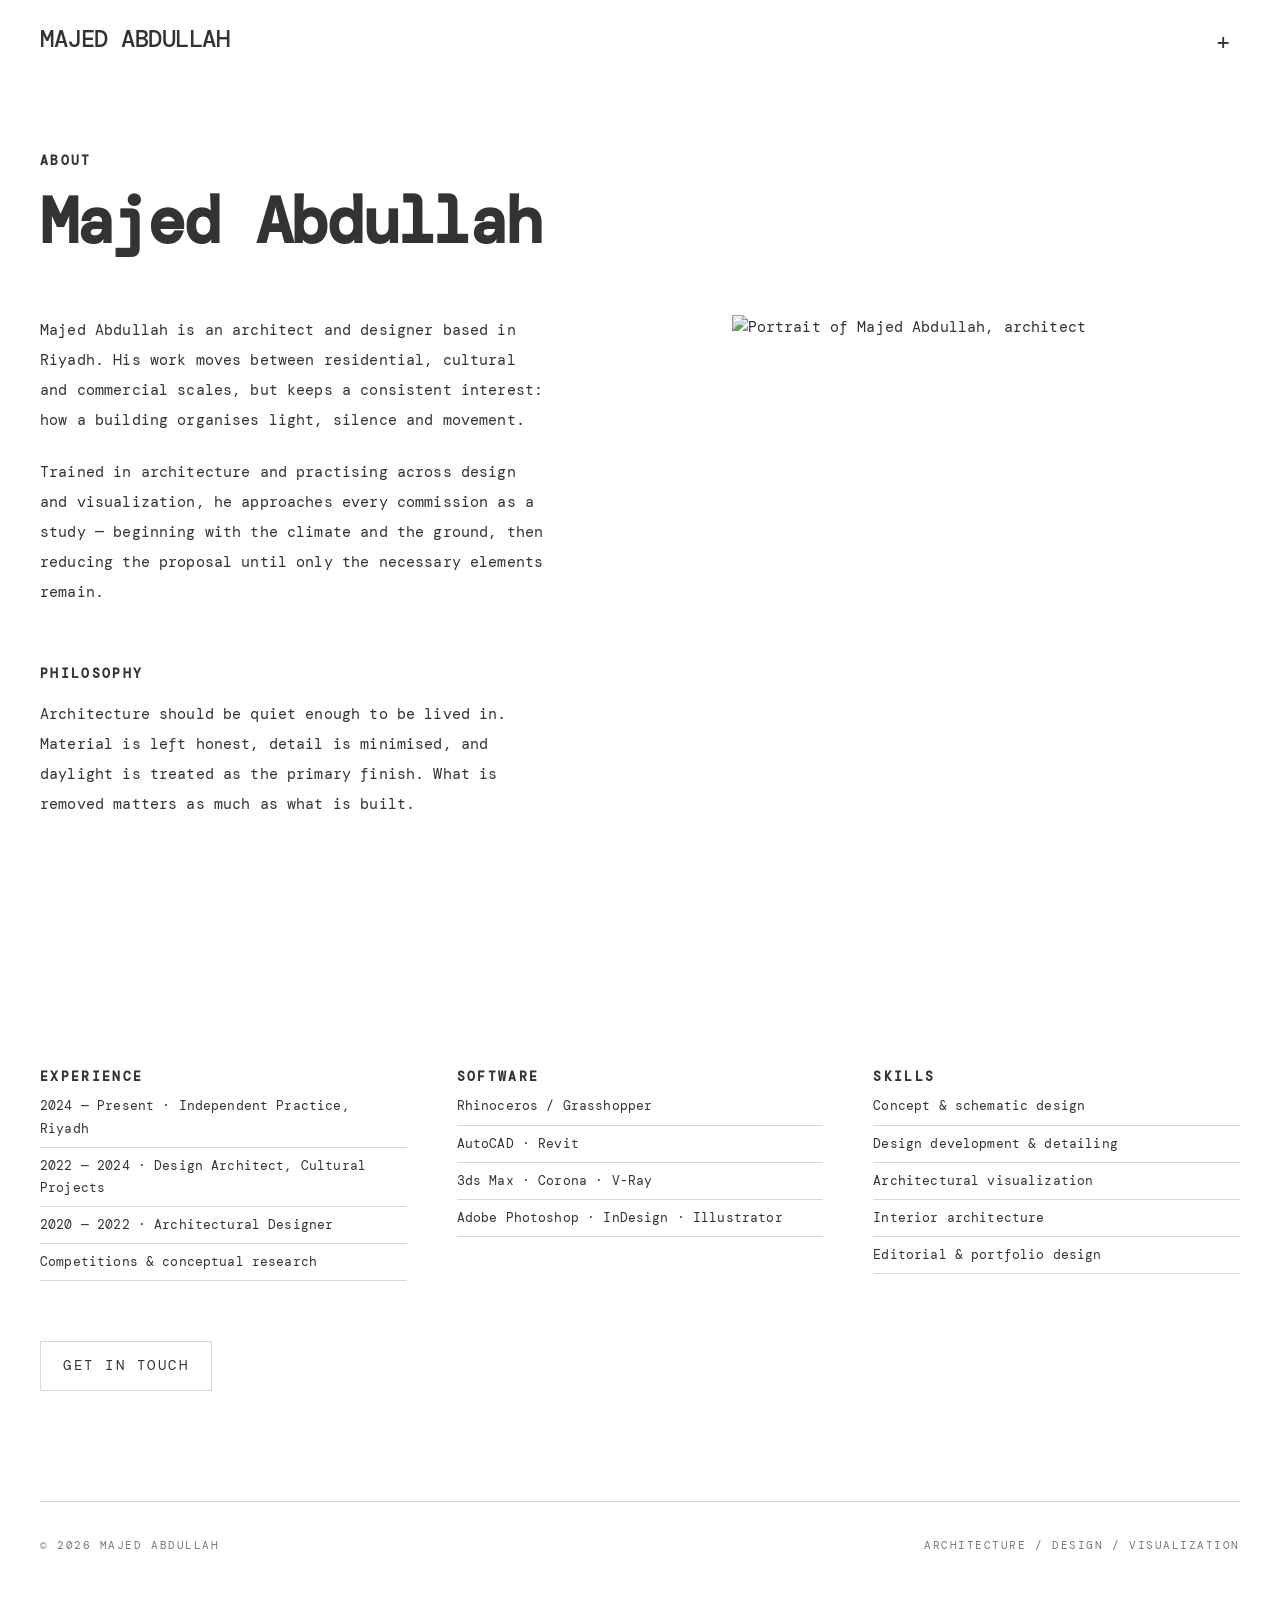
==== about.html @ aa8cc4eb "Add files via upload" ====
<!DOCTYPE html>
<html lang="en">
<head>
<meta charset="utf-8">
<meta name="viewport" content="width=device-width, initial-scale=1">
<title>About — MAJED ABDULLAH</title>
<meta name="description" content="Biography, architectural philosophy, experience and software skills of architect Majed Abdullah.">
<meta property="og:title" content="About — MAJED ABDULLAH">
<meta property="og:description" content="Biography, architectural philosophy, experience and software skills of architect Majed Abdullah.">
<meta property="og:type" content="website">
<meta property="og:url" content="https://project--e486b2e6-8730-40f1-bec1-5e74850a516f.lovable.app/about.html">
<meta property="og:site_name" content="MAJED ABDULLAH">
<meta property="og:image" content="https://project--e486b2e6-8730-40f1-bec1-5e74850a516f.lovable.app/images/share.jpg">
<meta property="og:image:width" content="1200">
<meta property="og:image:height" content="630">
<meta name="twitter:image" content="https://project--e486b2e6-8730-40f1-bec1-5e74850a516f.lovable.app/images/share.jpg">
<meta name="twitter:card" content="summary_large_image">
<link rel="preconnect" href="https://fonts.googleapis.com"><link rel="preconnect" href="https://fonts.gstatic.com" crossorigin><link href="https://fonts.googleapis.com/css2?family=DM+Mono:wght@300;400;500&display=swap" rel="stylesheet">
<link rel="stylesheet" href="css/style.css">
<script src="js/analytics.js"></script>
</head>
<body data-root="">

<header class="site-header">
  <a class="brand" href="index.html">MAJED ABDULLAH</a>
  <button class="menu-toggle" type="button" aria-expanded="false" aria-controls="nav-overlay" aria-label="Open menu">+</button>
</header>
<nav class="nav-overlay" id="nav-overlay" aria-hidden="true" aria-label="Main">
  <ul>
    <li><a href="index.html">Home</a></li>
    <li><a href="about.html" aria-current="page">About</a></li>
    <li><a href="portfolio.html">Portfolio</a></li>
    <li><a href="contact.html">Contact</a></li>
  </ul>
</nav>
<main>
  <section class="page-head reveal">
    <p class="label">About</p>
    <h1 class="serif-title" style="margin-top:16px">Majed Abdullah</h1>
  </section>
  <section class="section" style="padding-top:20px">
    <div class="section-inner about-grid reveal">
      <div>
        <p class="lead">Majed Abdullah is an architect and designer based in Riyadh. His work moves between residential, cultural and commercial scales, but keeps a consistent interest: how a building organises light, silence and movement.</p>
        <p class="lead" style="margin-top:22px">Trained in architecture and practising across design and visualization, he approaches every commission as a study — beginning with the climate and the ground, then reducing the proposal until only the necessary elements remain.</p>
        <h2 class="label" style="margin-top:56px">Philosophy</h2>
        <p class="lead" style="margin-top:14px">Architecture should be quiet enough to be lived in. Material is left honest, detail is minimised, and daylight is treated as the primary finish. What is removed matters as much as what is built.</p>
      </div>
      <img loading="lazy" src="images/profile/portrait.jpg" alt="Portrait of Majed Abdullah, architect" width="1000" height="1300">
    </div>
    <div class="section-inner reveal" style="margin-top:90px">
      <div class="cols">
        <div>
          <p class="label">Experience</p>
          <ul>
            <li>2024 — Present · Independent Practice, Riyadh</li>
            <li>2022 — 2024 · Design Architect, Cultural Projects</li>
            <li>2020 — 2022 · Architectural Designer</li>
            <li>Competitions &amp; conceptual research</li>
          </ul>
        </div>
        <div>
          <p class="label">Software</p>
          <ul>
            <li>Rhinoceros / Grasshopper</li>
            <li>AutoCAD · Revit</li>
            <li>3ds Max · Corona · V-Ray</li>
            <li>Adobe Photoshop · InDesign · Illustrator</li>
          </ul>
        </div>
        <div>
          <p class="label">Skills</p>
          <ul>
            <li>Concept &amp; schematic design</li>
            <li>Design development &amp; detailing</li>
            <li>Architectural visualization</li>
            <li>Interior architecture</li>
            <li>Editorial &amp; portfolio design</li>
          </ul>
        </div>
      </div>
      <p style="margin-top:60px"><a class="btn-outline" href="contact.html">Get in touch</a></p>
    </div>
  </section>
</main>

<footer class="site-footer">
  <span>&copy; 2026 MAJED ABDULLAH</span>
  <span>Architecture / Design / Visualization</span>
</footer>
<script src="js/projects.js"></script>
<script src="js/main.js"></script>
</body>
</html>
---- css/style.css ----
/* MAJED ABDULLAH — architectural portfolio
   Pure CSS3. Edit freely. */

:root{
  --white:#FFFFFF;
  --text:#333333;
  --muted:#777777;
  --line:#D8D8D8;
  --pad:40px;
  --stage:68vh;
  --sans:"DM Mono","Archivo",ui-monospace,"Helvetica Neue",Arial,sans-serif;
  --serif:"DM Mono","Archivo",ui-monospace,"Helvetica Neue",Arial,sans-serif;
}

*{box-sizing:border-box;margin:0;padding:0}
html{-webkit-text-size-adjust:100%}
body{
  background:var(--white);
  color:var(--text);
  font-family:var(--sans);
  font-size:15px;
  line-height:1.7;
  font-weight:400;
  letter-spacing:.01em;
  overflow-x:hidden;
}
img{display:block;max-width:100%}
a{color:inherit;text-decoration:none}
button{font:inherit;color:inherit;background:none;border:0;cursor:pointer}
:focus-visible{outline:1px solid var(--text);outline-offset:4px}

.label{
  font-size:13px;letter-spacing:.18em;text-transform:uppercase;color:var(--muted);
}
.serif-title{
  font-family:var(--serif);font-style:normal;font-weight:500;
  font-size:clamp(34px,5vw,64px);line-height:1.05;letter-spacing:-.03em;
}
.wrap{padding:0 var(--pad)}

/* ---------- header ---------- */
.site-header{
  position:fixed;top:0;left:0;right:0;z-index:60;
  display:flex;align-items:flex-start;justify-content:space-between;
  padding:26px var(--pad);
  mix-blend-mode:normal;
}
.brand{animation:brand-fade 1.2s ease both;font-size:24px;letter-spacing:-.02em;text-transform:none;font-weight:500;line-height:1.1}
.menu-toggle{
  width:34px;height:34px;line-height:1;font-size:24px;font-weight:400;
  color:var(--text);display:flex;align-items:center;justify-content:center;
  transition:transform .4s ease,opacity .3s ease;
}
.menu-toggle:hover{opacity:.55}
body.menu-open .menu-toggle{transform:rotate(45deg)}

.nav-overlay{
  position:fixed;inset:0;z-index:55;background:var(--white);
  opacity:0;visibility:hidden;transition:opacity .45s ease,visibility .45s ease;
  display:flex;align-items:center;justify-content:center;
}
body.menu-open .nav-overlay{opacity:1;visibility:visible}
.nav-overlay ul{list-style:none;text-align:center}
.nav-overlay li{margin:14px 0;opacity:0;transform:translateY(10px);transition:opacity .5s ease,transform .5s ease}
body.menu-open .nav-overlay li{opacity:1;transform:none}
body.menu-open .nav-overlay li:nth-child(2){transition-delay:.06s}
body.menu-open .nav-overlay li:nth-child(3){transition-delay:.12s}
body.menu-open .nav-overlay li:nth-child(4){transition-delay:.18s}
.nav-overlay a{
  font-size:13px;letter-spacing:.24em;text-transform:uppercase;
  padding:6px 0;display:inline-block;transition:opacity .3s ease;
}
.nav-overlay a:hover,.nav-overlay a[aria-current="page"]{opacity:.5}

/* ---------- hero / stage ---------- */
.hero{
  min-height:100svh;display:flex;flex-direction:column;justify-content:center;
  padding:96px var(--pad) 84px;position:relative;
}
.stage{
  height:var(--stage);
  display:flex;align-items:center;justify-content:center;
  position:relative;
}
.stage img{
  height:100%;width:auto;max-width:min(1100px,86vw);
  aspect-ratio:3/4;
  object-fit:cover;
  opacity:1;
  transition:opacity .55s cubic-bezier(.4,0,.2,1);
}
.stage img.is-fading{opacity:0}

.stage-arrow{
  position:absolute;z-index:5;top:50%;transform:translateY(-50%);
  line-height:0;color:var(--text);padding:14px;
  transition:transform .3s ease,opacity .3s ease;
}
.stage-arrow .arrow-ico{display:block}
.stage-arrow svg{
  width:40px;height:40px;display:block;
  fill:none;stroke:currentColor;stroke-width:1.4;
  stroke-linecap:round;stroke-linejoin:round;
}
.stage-arrow:hover{opacity:.55}
.arrow-prev{left:-34px}
.arrow-next{right:-34px}
.arrow-prev:hover{transform:translate(-4px,-50%)}
.arrow-next:hover{transform:translate(4px,-50%)}

.stage-caption{margin-top:26px;text-align:center}
.stage-caption .serif-title{font-size:15px;font-weight:400;letter-spacing:0}
.stage-caption .counter{margin-top:8px;font-size:15px;letter-spacing:.16em;color:var(--muted)}
.stage-caption a:hover{opacity:.6}

.hero-foot{
  position:absolute;left:var(--pad);right:var(--pad);bottom:30px;
  display:flex;align-items:center;justify-content:space-between;gap:16px;
}
.socials{display:flex;gap:16px;align-items:center}
.socials a{color:var(--muted);transition:color .3s ease}
.socials a:hover{color:var(--text)}
.socials svg{width:16px;height:16px;display:block;fill:currentColor}

.btn-outline{
  display:inline-block;border:1px solid var(--line);
  padding:12px 22px;font-size:14px;letter-spacing:.18em;text-transform:uppercase;
  color:var(--text);transition:border-color .35s ease,color .35s ease;
}
.btn-outline:hover{border-color:var(--text)}

/* ---------- generic sections ---------- */
.section{padding:110px var(--pad)}
.section-inner{max-width:1320px;margin:0 auto}
.divider{height:1px;background:var(--line);border:0;margin:0 var(--pad)}
.lead{font-size:15px;line-height:2;color:var(--text);max-width:56ch}
.muted{color:var(--muted)}

.reveal{opacity:0;transform:translateY(18px);transition:opacity .9s ease,transform .9s ease}
.reveal.is-visible{opacity:1;transform:none}

/* text rises from below then settles */
.reveal .label,
.reveal .serif-title,
.reveal .lead,
.reveal .links-list li,
.reveal .btn-outline,
.reveal p{
  opacity:0;transform:translateY(26px);
  transition:opacity .8s cubic-bezier(.22,.61,.36,1),transform .8s cubic-bezier(.22,.61,.36,1);
}
.reveal.is-visible .label,
.reveal.is-visible .serif-title,
.reveal.is-visible .lead,
.reveal.is-visible .links-list li,
.reveal.is-visible .btn-outline,
.reveal.is-visible p{opacity:1;transform:none}
.reveal.is-visible .serif-title{transition-delay:.10s}
.reveal.is-visible .lead{transition-delay:.20s}
.reveal.is-visible p+p,
.reveal.is-visible .links-list li:nth-child(2){transition-delay:.28s}
.reveal.is-visible .links-list li:nth-child(3){transition-delay:.36s}
.reveal.is-visible .btn-outline{transition-delay:.40s}
@media (prefers-reduced-motion:reduce){
  .reveal,.reveal *{transition:none!important;opacity:1!important;transform:none!important}
}

.about-grid{display:grid;grid-template-columns:1.1fr .9fr;gap:70px;align-items:start}
.about-grid img{width:100%;height:auto}

.work-head{display:flex;justify-content:space-between;align-items:flex-end;gap:30px;flex-wrap:wrap;margin-bottom:56px}

/* ---------- marquee ---------- */
.marquee{overflow-x:auto;overflow-y:hidden;-webkit-overflow-scrolling:touch;scrollbar-width:none}
.marquee::-webkit-scrollbar{display:none}
.marquee-track{display:flex;gap:10px;width:max-content;animation:slide 60s linear infinite}
.marquee:hover .marquee-track{animation-play-state:paused}
.marquee-track img{height:420px;width:auto;object-fit:cover}
@keyframes slide{from{transform:translateX(0)}to{transform:translateX(-50%)}}
@media (prefers-reduced-motion:reduce){.marquee-track{animation:none}}

/* ---------- portfolio ---------- */
.page-head{padding:150px var(--pad) 40px}
.filters{display:flex;gap:26px;overflow-x:auto;padding:0 var(--pad) 34px;scrollbar-width:none}
.filters::-webkit-scrollbar{display:none}
.filter{
  font-size:13px;letter-spacing:.18em;text-transform:uppercase;color:var(--muted);
  white-space:nowrap;padding-bottom:4px;border-bottom:1px solid transparent;transition:color .3s ease,border-color .3s ease;
}
.filter:hover{color:var(--text)}
.filter.is-active{color:var(--text);border-color:var(--text)}

.grid{
  display:grid;grid-template-columns:repeat(3,1fr);gap:44px 32px;
  padding:20px var(--pad) 120px;
}
.grid-item{opacity:1;transition:opacity .4s ease}
.grid-item .frame{overflow:hidden}
.grid-item img{width:100%;height:320px;object-fit:cover;transition:transform .8s ease}
.grid-item:hover img{transform:scale(1.04)}
.grid-item h3{font-family:var(--serif);font-weight:500;font-size:15px;letter-spacing:0;margin-top:14px}
.grid-item p{font-size:13px;letter-spacing:.16em;text-transform:uppercase;color:var(--muted);margin-top:4px}

/* ---------- project detail ---------- */
.project-info{display:grid;grid-template-columns:.8fr 1.2fr;gap:70px}
.meta dt{font-size:13px;letter-spacing:.18em;text-transform:uppercase;color:var(--muted);margin-top:26px}
.meta dt:first-child{margin-top:0}
.meta dd{font-size:15px;margin-top:6px}
/* editorial images: one consistent width on a 12-column axis */
.editorial{
  padding:0 var(--pad) 40px;
  max-width:1440px;margin:0 auto;
  display:grid;grid-template-columns:repeat(12,1fr);
  column-gap:24px;row-gap:110px;
  align-items:start;
}
.editorial figure{margin:0}
.editorial img{width:100%;height:auto;display:block}
/* all project images share the same full-width axis */
.fig-large,
.fig-medium,
.fig-offset{grid-column:1 / -1}

.project-nav{
  display:flex;justify-content:space-between;gap:20px;
  padding:44px var(--pad) 0;border-top:1px solid var(--line);margin:0 var(--pad);
  font-size:11px;letter-spacing:.18em;text-transform:uppercase;
}
.project-nav a{color:var(--muted);transition:color .3s ease}
.project-nav a:hover{color:var(--text)}

/* ---------- contact / about pages ---------- */
.links-list{list-style:none;margin-top:40px}
.links-list li{border-bottom:1px solid var(--line);padding:20px 0;display:flex;justify-content:space-between;gap:20px;flex-wrap:wrap}
.links-list a{transition:opacity .3s ease}
.links-list a:hover{opacity:.55}
.cols{display:grid;grid-template-columns:repeat(3,1fr);gap:50px;margin-top:16px}
.cols ul{list-style:none}
.cols li{padding:7px 0;border-bottom:1px solid var(--line);font-size:13px}

/* ---------- footer ---------- */
.site-footer{
  border-top:1px solid var(--line);margin:0 var(--pad);
  padding:34px 0 46px;display:flex;justify-content:space-between;gap:14px;flex-wrap:wrap;
  font-size:11px;letter-spacing:.14em;text-transform:uppercase;color:var(--muted);
}

/* ---------- responsive ---------- */
@media (max-width:1600px){}
@media (min-width:1700px){.grid{grid-template-columns:repeat(4,1fr)}}
@media (max-width:1024px){
  :root{--pad:32px}
  .about-grid,.project-info{grid-template-columns:1fr;gap:44px}
  .cols{grid-template-columns:1fr 1fr;gap:34px}
  .grid{grid-template-columns:repeat(2,1fr)}
  .marquee-track img{height:300px}
}
@media (max-width:640px){
  :root{--pad:18px;--stage:66vh}
  .section{padding:80px var(--pad)}
  .page-head{padding:120px var(--pad) 28px}
  .stage img{max-width:76vw}
  .arrow-prev{left:2px}.arrow-next{right:2px}
  .stage-arrow{
    padding:0;width:40px;height:40px;
    display:flex;align-items:center;justify-content:center;
    background:none;box-shadow:none;z-index:5;
  }
  .stage-arrow svg{width:30px;height:30px;stroke-width:1.5}
  .marquee{overflow:hidden}
  .marquee-track{animation:slide 38s linear infinite;width:max-content}
  .hero-foot{position:static;margin-top:18px;flex-direction:column;align-items:center;gap:14px}
  .stage-caption{margin-top:14px}
  .hero{padding-bottom:48px}
  .grid-item img{height:210px}
  .cols{grid-template-columns:1fr}
  .marquee-track{animation-duration:40s}
  .marquee-track img{height:240px}
  .editorial{row-gap:64px;column-gap:14px}
  .editorial .fig-medium,.editorial .fig-offset{grid-column:1 / -1}

}


/* ---------- brand fade-in ---------- */
@keyframes brand-fade{from{opacity:0;transform:translateY(-6px)}to{opacity:1;transform:none}}
@media (prefers-reduced-motion:reduce){.brand{animation:none}}

/* ---------- heavier key words ---------- */
.label{font-weight:500}
.serif-title{font-weight:700;letter-spacing:-.035em}
.page-head .label,.section .label{font-weight:700;color:var(--text)}

/* ---------- back to top ---------- */
.to-top{
  position:fixed;right:22px;bottom:22px;z-index:70;
  width:46px;height:46px;border:1px solid var(--line);border-radius:50%;
  background:var(--white);display:flex;align-items:center;justify-content:center;
  opacity:0;visibility:hidden;transform:translateY(10px);
  transition:opacity .35s ease,transform .35s ease,visibility .35s ease,border-color .3s ease;
}
.to-top.is-visible{opacity:1;visibility:visible;transform:none}
.to-top:hover{border-color:var(--text)}
.to-top svg{width:20px;height:20px;fill:none;stroke:currentColor;stroke-width:1.4;stroke-linecap:round;stroke-linejoin:round}

/* ---------- portrait covers in grid ---------- */
.grid-item img{aspect-ratio:3/4;height:auto}
@media (max-width:640px){.grid-item img{height:auto}}
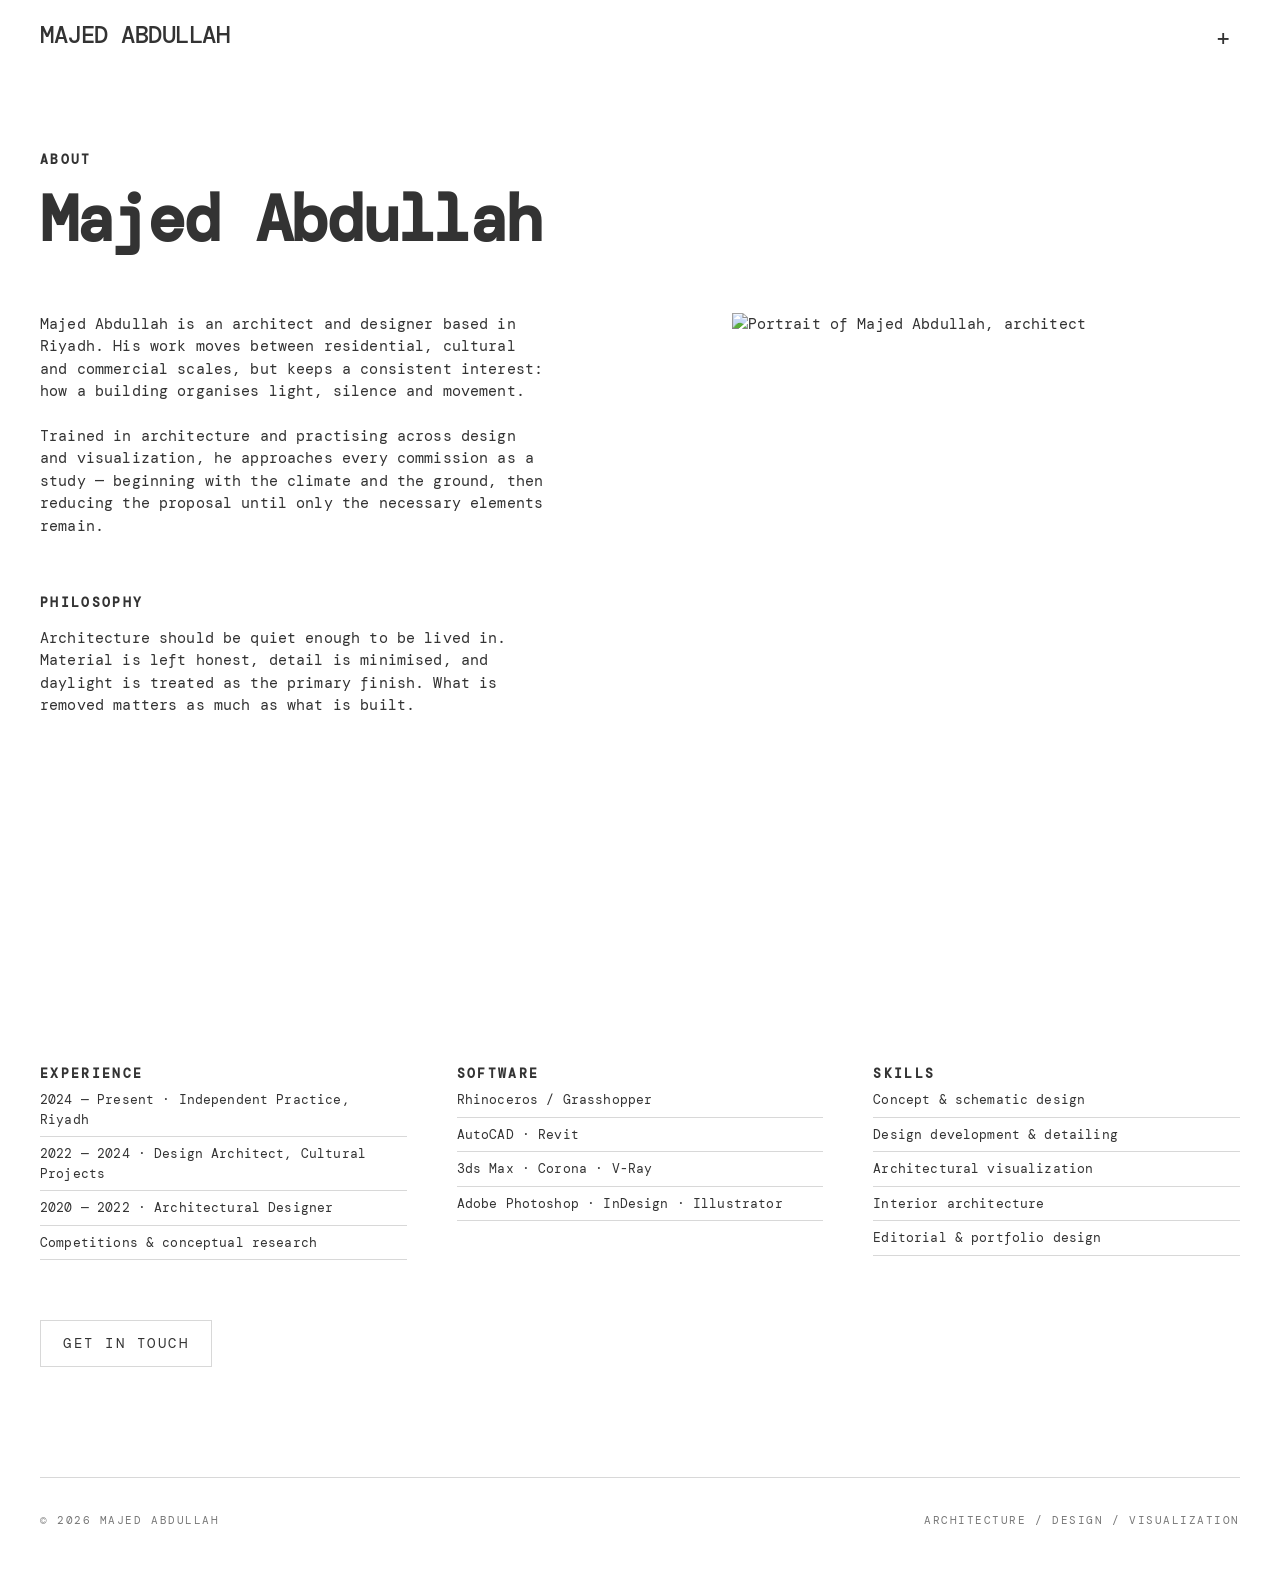
==== commit 82632020: "Add files via upload" ====
--- a/about.html
+++ b/about.html
@@ -11,6 +11,9 @@
 <meta property="og:url" content="https://project--e486b2e6-8730-40f1-bec1-5e74850a516f.lovable.app/about.html">
 <meta property="og:site_name" content="MAJED ABDULLAH">
 <meta property="og:image" content="https://project--e486b2e6-8730-40f1-bec1-5e74850a516f.lovable.app/images/share.jpg">
+<meta property="og:image:secure_url" content="https://project--e486b2e6-8730-40f1-bec1-5e74850a516f.lovable.app/images/share.jpg">
+<meta property="og:image:type" content="image/jpeg">
+<meta property="og:image:alt" content="MAJED ABDULLAH — Architect &amp; Designer">
 <meta property="og:image:width" content="1200">
 <meta property="og:image:height" content="630">
 <meta name="twitter:image" content="https://project--e486b2e6-8730-40f1-bec1-5e74850a516f.lovable.app/images/share.jpg">
--- a/css/style.css
+++ b/css/style.css
@@ -19,7 +19,7 @@
   color:var(--text);
   font-family:var(--sans);
   font-size:15px;
-  line-height:1.7;
+  line-height:1.5;
   font-weight:400;
   letter-spacing:.01em;
   overflow-x:hidden;
@@ -42,10 +42,11 @@
 .site-header{
   position:fixed;top:0;left:0;right:0;z-index:60;
   display:flex;align-items:flex-start;justify-content:space-between;
-  padding:26px var(--pad);
+  padding:22px var(--pad);
+  background:var(--white);
   mix-blend-mode:normal;
 }
-.brand{animation:brand-fade 1.2s ease both;font-size:24px;letter-spacing:-.02em;text-transform:none;font-weight:500;line-height:1.1}
+.brand{animation:brand-fade 1s ease both;font-family:var(--sans);font-size:24px;letter-spacing:-.02em;text-transform:none;font-weight:500;line-height:1.1}
 .menu-toggle{
   width:34px;height:34px;line-height:1;font-size:24px;font-weight:400;
   color:var(--text);display:flex;align-items:center;justify-content:center;
@@ -83,9 +84,8 @@
   position:relative;
 }
 .stage img{
-  height:100%;width:auto;max-width:min(1100px,86vw);
-  aspect-ratio:3/4;
-  object-fit:cover;
+  height:100%;width:auto;max-width:min(1400px,92vw);
+  object-fit:contain;
   opacity:1;
   transition:opacity .55s cubic-bezier(.4,0,.2,1);
 }
@@ -133,7 +133,7 @@
 .section{padding:110px var(--pad)}
 .section-inner{max-width:1320px;margin:0 auto}
 .divider{height:1px;background:var(--line);border:0;margin:0 var(--pad)}
-.lead{font-size:15px;line-height:2;color:var(--text);max-width:56ch}
+.lead{font-size:15px;line-height:1.55;color:var(--text);max-width:56ch}
 .muted{color:var(--muted)}
 
 .reveal{opacity:0;transform:translateY(18px);transition:opacity .9s ease,transform .9s ease}
@@ -196,7 +196,7 @@
 }
 .grid-item{opacity:1;transition:opacity .4s ease}
 .grid-item .frame{overflow:hidden}
-.grid-item img{width:100%;height:320px;object-fit:cover;transition:transform .8s ease}
+.grid-item img{width:100%;height:auto;object-fit:contain;transition:transform .8s ease}
 .grid-item:hover img{transform:scale(1.04)}
 .grid-item h3{font-family:var(--serif);font-weight:500;font-size:15px;letter-spacing:0;margin-top:14px}
 .grid-item p{font-size:13px;letter-spacing:.16em;text-transform:uppercase;color:var(--muted);margin-top:4px}
@@ -283,7 +283,7 @@
 
 
 /* ---------- brand fade-in ---------- */
-@keyframes brand-fade{from{opacity:0;transform:translateY(-6px)}to{opacity:1;transform:none}}
+@keyframes brand-fade{from{opacity:0}to{opacity:1}}
 @media (prefers-reduced-motion:reduce){.brand{animation:none}}
 
 /* ---------- heavier key words ---------- */
@@ -303,6 +303,9 @@
 .to-top:hover{border-color:var(--text)}
 .to-top svg{width:20px;height:20px;fill:none;stroke:currentColor;stroke-width:1.4;stroke-linecap:round;stroke-linejoin:round}
 
-/* ---------- portrait covers in grid ---------- */
-.grid-item img{aspect-ratio:3/4;height:auto}
+/* ---------- natural-ratio covers in grid ---------- */
+.grid-item img{aspect-ratio:auto;height:auto;object-fit:contain}
 @media (max-width:640px){.grid-item img{height:auto}}
+
+/* tighter descriptive text */
+.section p,.page-head p,.meta dd,.about-grid p{line-height:1.5}
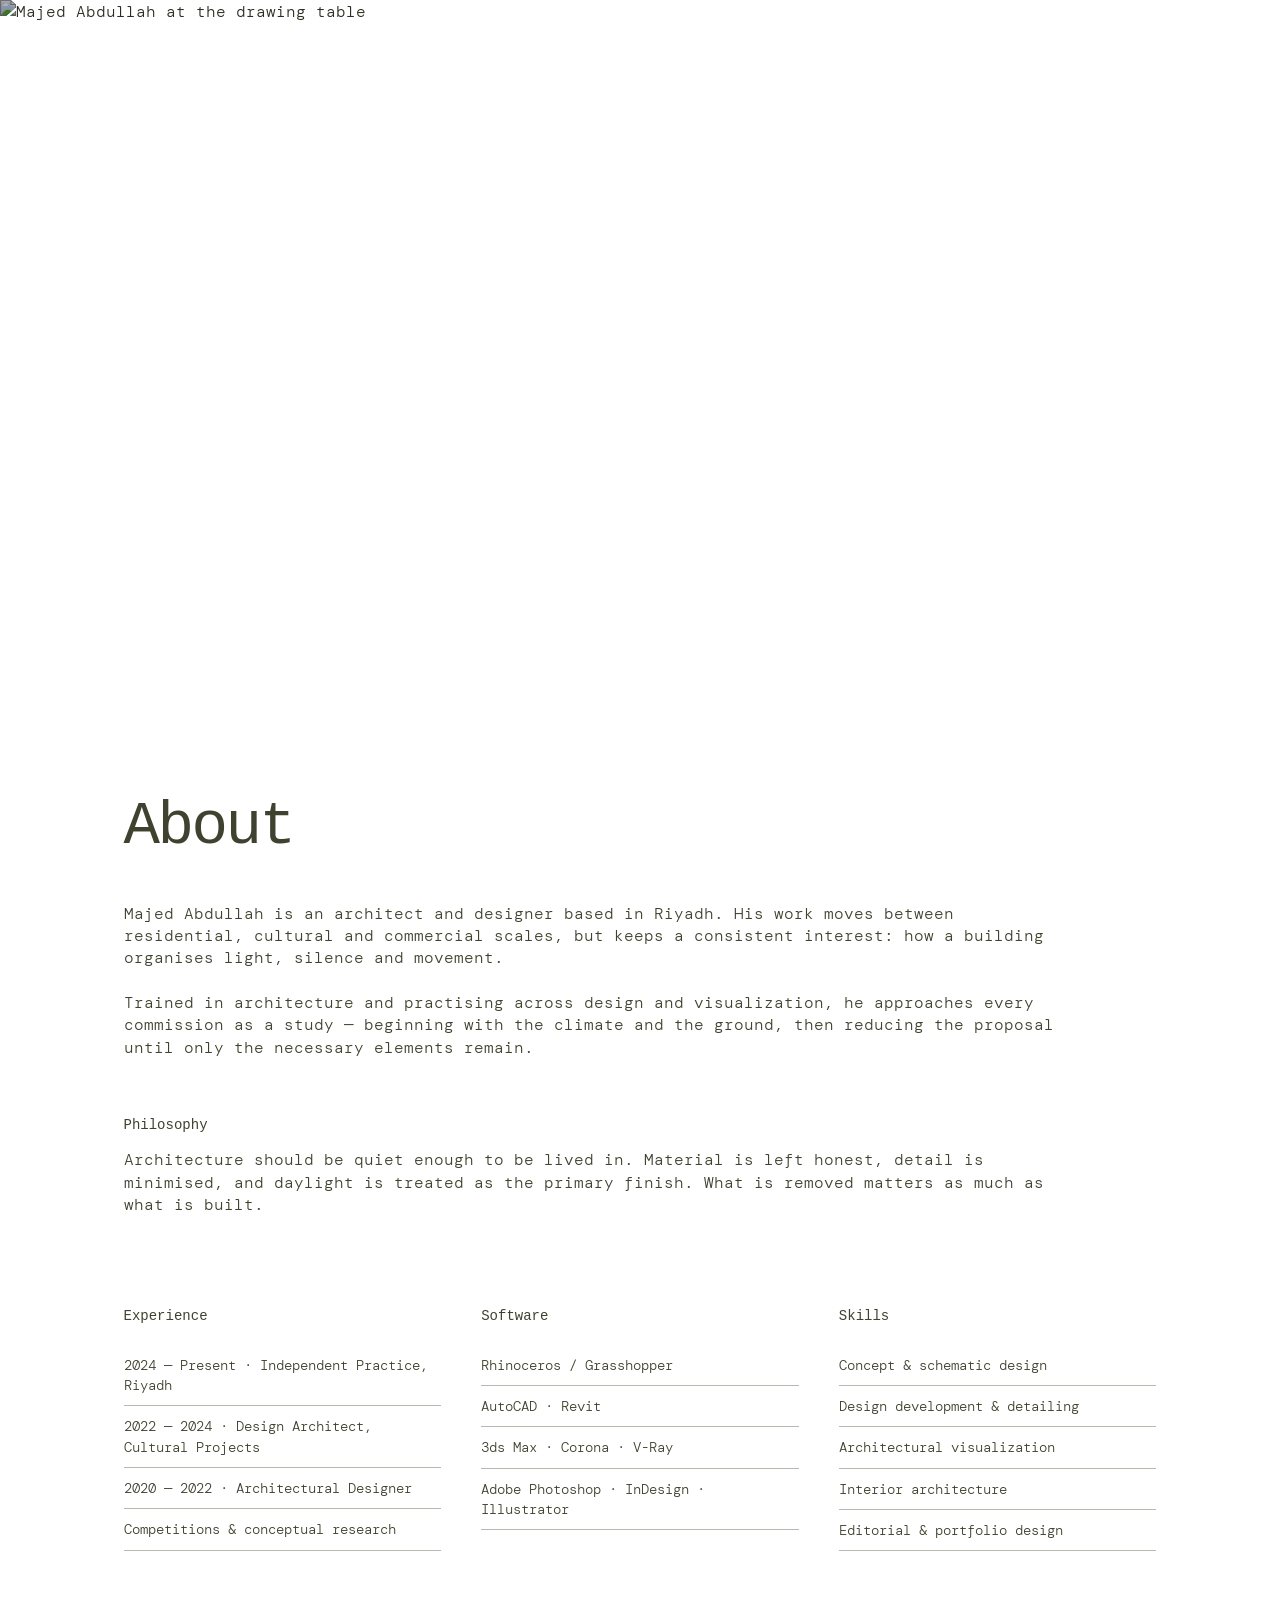
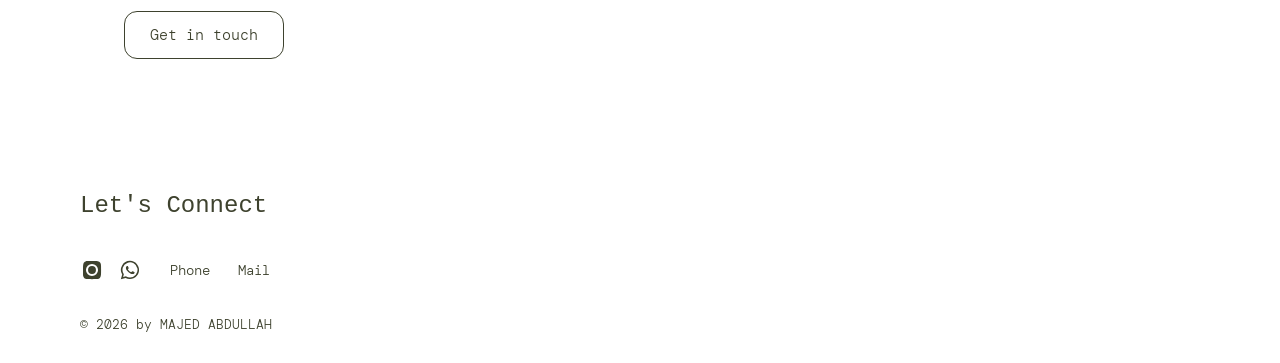
==== commit ec3c6163: "Add files via upload" ====
--- a/about.html
+++ b/about.html
@@ -11,24 +11,24 @@
 <meta property="og:url" content="https://project--e486b2e6-8730-40f1-bec1-5e74850a516f.lovable.app/about.html">
 <meta property="og:site_name" content="MAJED ABDULLAH">
 <meta property="og:image" content="https://project--e486b2e6-8730-40f1-bec1-5e74850a516f.lovable.app/images/share.jpg">
-<meta property="og:image:secure_url" content="https://project--e486b2e6-8730-40f1-bec1-5e74850a516f.lovable.app/images/share.jpg">
-<meta property="og:image:type" content="image/jpeg">
-<meta property="og:image:alt" content="MAJED ABDULLAH — Architect &amp; Designer">
 <meta property="og:image:width" content="1200">
 <meta property="og:image:height" content="630">
 <meta name="twitter:image" content="https://project--e486b2e6-8730-40f1-bec1-5e74850a516f.lovable.app/images/share.jpg">
 <meta name="twitter:card" content="summary_large_image">
-<link rel="preconnect" href="https://fonts.googleapis.com"><link rel="preconnect" href="https://fonts.gstatic.com" crossorigin><link href="https://fonts.googleapis.com/css2?family=DM+Mono:wght@300;400;500&display=swap" rel="stylesheet">
+<link rel="stylesheet" href="css/fonts.css">
+<script>document.documentElement.classList.add("js");</script>
+<link rel="icon" href="favicon.ico">
 <link rel="stylesheet" href="css/style.css">
 <script src="js/analytics.js"></script>
 </head>
-<body data-root="">
+<body class="page-about" data-root="">
 
+<a class="skip-link" href="#main-content">Skip to content</a>
 <header class="site-header">
   <a class="brand" href="index.html">MAJED ABDULLAH</a>
-  <button class="menu-toggle" type="button" aria-expanded="false" aria-controls="nav-overlay" aria-label="Open menu">+</button>
+  <button class="menu-toggle" type="button" aria-expanded="false" aria-controls="nav-overlay" aria-label="Open menu">[ + ]</button>
 </header>
-<nav class="nav-overlay" id="nav-overlay" aria-hidden="true" aria-label="Main">
+<nav class="nav-overlay" id="nav-overlay" aria-hidden="true" aria-label="Main" inert>
   <ul>
     <li><a href="index.html">Home</a></li>
     <li><a href="about.html" aria-current="page">About</a></li>
@@ -36,20 +36,18 @@
     <li><a href="contact.html">Contact</a></li>
   </ul>
 </nav>
-<main>
-  <section class="page-head reveal">
-    <p class="label">About</p>
-    <h1 class="serif-title" style="margin-top:16px">Majed Abdullah</h1>
-  </section>
+<main id="main-content">
+  <section class="about-hero"><img src="images/profile/portrait.jpg" alt="Majed Abdullah at the drawing table" width="1600" height="1600" fetchpriority="high"><div class="about-hero-title"><h1>Majed Abdullah</h1><p>Architect</p></div></section>
   <section class="section" style="padding-top:20px">
-    <div class="section-inner about-grid reveal">
+    <div class="section-inner about-biography reveal">
       <div>
+        <h2 class="section-title">About</h2>
         <p class="lead">Majed Abdullah is an architect and designer based in Riyadh. His work moves between residential, cultural and commercial scales, but keeps a consistent interest: how a building organises light, silence and movement.</p>
         <p class="lead" style="margin-top:22px">Trained in architecture and practising across design and visualization, he approaches every commission as a study — beginning with the climate and the ground, then reducing the proposal until only the necessary elements remain.</p>
         <h2 class="label" style="margin-top:56px">Philosophy</h2>
         <p class="lead" style="margin-top:14px">Architecture should be quiet enough to be lived in. Material is left honest, detail is minimised, and daylight is treated as the primary finish. What is removed matters as much as what is built.</p>
       </div>
-      <img loading="lazy" src="images/profile/portrait.jpg" alt="Portrait of Majed Abdullah, architect" width="1000" height="1300">
+
     </div>
     <div class="section-inner reveal" style="margin-top:90px">
       <div class="cols">
@@ -87,10 +85,10 @@
   </section>
 </main>
 
-<footer class="site-footer">
-  <span>&copy; 2026 MAJED ABDULLAH</span>
-  <span>Architecture / Design / Visualization</span>
-</footer>
+<footer class="site-footer"><a class="footer-title" href="contact.html">Let's Connect</a><div class="footer-contact"><div class="socials">
+    <a href="https://instagram.com/" target="_blank" rel="noopener" aria-label="Instagram"><svg viewBox="0 0 24 24" aria-hidden="true"><path d="M12 2.2c3.2 0 3.6 0 4.9.1 1.2.1 1.8.3 2.2.4.6.2 1 .5 1.4.9.4.4.7.8.9 1.4.2.4.4 1 .4 2.2.1 1.3.1 1.7.1 4.9s0 3.6-.1 4.9c-.1 1.2-.3 1.8-.4 2.2-.2.6-.5 1-.9 1.4-.4.4-.8.7-1.4.9-.4.2-1 .4-2.2.4-1.3.1-1.7.1-4.9.1s-3.6 0-4.9-.1c-1.2-.1-1.8-.3-2.2-.4-.6-.2-1-.5-1.4-.9-.4-.4-.7-.8-.9-1.4-.2-.4-.4-1-.4-2.2C2.2 15.6 2.2 15.2 2.2 12s0-3.6.1-4.9c.1-1.2.3-1.8.4-2.2.2-.6.5-1 .9-1.4.4-.4.8-.7 1.4-.9.4-.2 1-.4 2.2-.4C8.4 2.2 8.8 2.2 12 2.2zm0 3.2A6.6 6.6 0 1 0 18.6 12 6.6 6.6 0 0 0 12 5.4zm0 10.9A4.3 4.3 0 1 1 16.3 12 4.3 4.3 0 0 1 12 16.3zm6.9-11.1a1.5 1.5 0 1 1-1.5-1.5 1.5 1.5 0 0 1 1.5 1.5z"/></svg></a>
+    <a href="https://wa.me/966505522048" target="_blank" rel="noopener" aria-label="WhatsApp"><svg viewBox="0 0 24 24" aria-hidden="true"><path d="M12 2a9.9 9.9 0 0 0-8.5 15L2 22l5.2-1.4A9.9 9.9 0 1 0 12 2zm0 18.1a8.1 8.1 0 0 1-4.1-1.1l-.3-.2-3.1.8.8-3-.2-.3A8.2 8.2 0 1 1 12 20.1zm4.5-6c-.2-.1-1.4-.7-1.7-.8s-.4-.1-.5.1-.6.8-.7.9-.3.2-.5 0a6.6 6.6 0 0 1-2-1.2 7.4 7.4 0 0 1-1.3-1.7c-.1-.2 0-.4.1-.5l.4-.4a1.4 1.4 0 0 0 .2-.4.4.4 0 0 0 0-.4c0-.1-.5-1.3-.7-1.7s-.4-.4-.5-.4h-.4a.9.9 0 0 0-.6.3 2.6 2.6 0 0 0-.8 1.9 4.5 4.5 0 0 0 .9 2.4 10.2 10.2 0 0 0 4 3.5 6.6 6.6 0 0 0 2.6.7 2.3 2.3 0 0 0 1.6-.7 1.9 1.9 0 0 0 .4-1.3c0-.2-.1-.2-.3-.3z"/></svg></a>
+  </div><a href="tel:+966505522048">Phone</a><a href="mailto:Archmaejd@gmail.com">Mail</a></div><p class="footer-copy">© 2026 by MAJED ABDULLAH</p></footer>
 <script src="js/projects.js"></script>
 <script src="js/main.js"></script>
 </body>
--- a/css/fonts.css
+++ b/css/fonts.css
@@ -0,0 +1,21 @@
+@font-face {
+  font-family: 'DM Mono';
+  font-style: normal;
+  font-weight: 300;
+  font-display: swap;
+  src: url(../fonts/dm-mono-0.ttf) format('truetype');
+}
+@font-face {
+  font-family: 'DM Mono';
+  font-style: normal;
+  font-weight: 400;
+  font-display: swap;
+  src: url(../fonts/dm-mono-1.ttf) format('truetype');
+}
+@font-face {
+  font-family: 'DM Mono';
+  font-style: normal;
+  font-weight: 500;
+  font-display: swap;
+  src: url(../fonts/dm-mono-2.ttf) format('truetype');
+}
--- a/css/style.css
+++ b/css/style.css
@@ -1,311 +1,22 @@
-/* MAJED ABDULLAH — architectural portfolio
-   Pure CSS3. Edit freely. */
+/* Responsive portfolio. Measurements based on the supplied design reference. */
+:root{--white:#fff;--text:#3e422e;--muted:#6c6e62;--line:#b7b9af;--pad:clamp(24px,9.65vw,160px);--sans:"DM Mono",ui-monospace,monospace;--serif:var(--sans);--stage:74vh}
+*{box-sizing:border-box;margin:0;padding:0}html{-webkit-text-size-adjust:100%;scroll-behavior:smooth}body{background:var(--white);color:var(--text);font:300 16px/1.45 var(--sans)}img{display:block;max-width:100%}a{color:inherit;text-decoration:none}button{font:inherit;color:inherit;background:none;border:0;cursor:pointer}button,a{-webkit-tap-highlight-color:transparent}:focus-visible{outline:2px solid var(--text);outline-offset:5px}a:hover{opacity:.7}main{min-height:70svh}.skip-link{position:fixed;top:-80px;left:20px;z-index:100;background:#fff;padding:12px}.skip-link:focus{top:10px}
+.site-header{height:64px;position:absolute;top:0;left:0;right:0;z-index:60;display:flex;justify-content:space-between;align-items:center;padding:10px var(--pad)}.brand{font-size:24px;font-weight:500;letter-spacing:-1.2px;line-height:1.4;white-space:nowrap}.menu-toggle{font-size:24px;font-weight:300;min-width:48px;min-height:44px;line-height:1;white-space:pre}.nav-overlay{position:fixed;inset:0;z-index:55;visibility:hidden;opacity:0;background:rgba(255,255,255,.25);transition:opacity .25s,visibility .25s;display:flex;justify-content:flex-end}.nav-overlay ul{list-style:none;background:white;width:min(520px,100%);height:100%;padding:112px var(--pad) 40px 52px;box-shadow:-10px 0 40px #00000003;transform:translateX(100%);transition:transform .35s}.nav-overlay a{display:block;font-size:24px;font-weight:500;line-height:1.4;padding:10px 0;white-space:nowrap}.nav-overlay a[aria-current=page]{opacity:.55}body.menu-open{overflow:hidden}body.menu-open .site-header{position:fixed}body.menu-open .nav-overlay{visibility:visible;opacity:1}body.menu-open .nav-overlay ul{transform:none}
+.hero{height:100svh;min-height:580px;position:relative;padding:13.15svh 0 0;display:flex;align-items:center;flex-direction:column}.stage{height:74svh;width:min(980px,78vw);position:relative;display:flex;align-items:center;justify-content:center;touch-action:pan-y;flex-shrink:0}.stage img{width:100%;height:100%;object-fit:contain;max-width:calc(100% - 100px);opacity:1;transition:opacity .2s}.stage img.is-fading{opacity:0}.stage-link{display:contents}.stage-arrow{position:absolute;top:50%;transform:translateY(-50%);width:44px;height:44px;display:grid;place-items:center;z-index:2}.stage-arrow svg{width:18px;height:24px;fill:none;stroke:currentColor;stroke-width:1;stroke-linecap:round;stroke-linejoin:round}.stage-arrow:hover{opacity:.5}.arrow-prev{left:0}.arrow-next{right:0}.stage-caption{width:min(980px,78vw);position:relative;margin-top:18px;text-align:center;min-height:30px}.stage-caption .serif-title{font-family:Arial,sans-serif;font-size:15px;font-style:italic;font-weight:300;letter-spacing:0;line-height:1.4}.counter{position:absolute;right:38px;top:2px;font:300 14px/1.4 var(--sans)}.hero-foot{position:absolute;left:5.1vw;right:12px;bottom:7.4svh;display:flex;align-items:center;justify-content:space-between;gap:20px;pointer-events:none}.hero-foot>*{pointer-events:auto}.socials{display:flex;align-items:center;gap:14px}.socials a{display:flex;align-items:center;justify-content:center;min-width:24px;min-height:32px}.socials svg{width:22px;height:22px;fill:currentColor}.btn-outline{display:inline-flex;align-items:center;justify-content:center;min-width:160px;min-height:48px;border:1px solid var(--text);border-radius:13px;padding:10px 18px;font-size:15px;line-height:1.25;font-weight:300;transition:background .2s,color .2s}.btn-outline:hover{background:var(--text);color:#fff;opacity:1}.hero-foot .btn-outline{min-width:155px;min-height:30px;padding:4px 14px}
+.section{padding:110px var(--pad)}.section-inner{max-width:1120px;margin:auto}.divider{display:none}.serif-title,.section-title{font:500 clamp(40px,4.75vw,64px)/1.03 var(--sans);letter-spacing:-2.5px}.label{font-size:14px;letter-spacing:0;font-weight:400}.lead{font-size:16px;line-height:1.4;max-width:56ch;font-weight:300}.lead+.lead{margin-top:22px}.muted{color:var(--muted)}.about-grid{display:grid;grid-template-columns:1fr 1.16fr;gap:74px;align-items:start}.about-grid .section-title{margin-bottom:30px}.about-grid img{width:100%;height:auto;object-fit:cover}.about-statement{margin-top:50px;max-width:650px;font-size:22px;line-height:1.3}.about-statement+.btn-outline{margin-top:32px}.home-about{padding-top:20svh;padding-bottom:0}.work-head{display:block}.work-head .section-title{margin-bottom:42px}.work-head .lead{font-size:22px;line-height:1.3;max-width:940px}.work-head .btn-outline{margin-top:32px}.work-section{padding-top:120px;padding-bottom:50px}.marquee{overflow-x:auto;scroll-snap-type:x mandatory;scrollbar-width:none;padding:0 0 24px}.marquee::-webkit-scrollbar{display:none}.marquee-track{display:flex;gap:18px;width:max-content;padding:0 var(--pad)}.marquee-track a{scroll-snap-align:center}.marquee-track img{height:480px;width:auto;max-width:80vw;object-fit:contain}.connect-section{padding-top:150px;padding-bottom:90px}.connect-section .section-title{margin-bottom:38px}.connect-section .lead{font-size:24px;max-width:940px;line-height:1.4;font-weight:500}.connect-section .btn-outline{margin-top:34px}.reveal{opacity:1}.js .reveal{opacity:0;transform:translateY(18px);transition:opacity .7s,transform .7s}.js .reveal.is-visible{opacity:1;transform:none}
+.page-head{max-width:1440px;margin:auto;padding:154px var(--pad) 60px}.page-head .serif-title{margin-top:16px}.filters{display:flex;flex-wrap:wrap;gap:12px 28px;padding:0 var(--pad) 40px;max-width:1440px;margin:auto}.filter{font-size:14px;color:var(--muted);padding:8px 0;border-bottom:1px solid transparent;min-height:40px}.filter.is-active{color:var(--text);border-bottom-color:var(--text)}.grid{display:grid;grid-template-columns:repeat(3,minmax(0,1fr));gap:54px 24px;padding:0 var(--pad) 130px;max-width:1600px;margin:auto}.grid-item .frame{display:block;overflow:hidden}.grid-item img{width:100%;aspect-ratio:4/3;object-fit:cover;transition:transform .5s}.grid-item:hover{opacity:1}.grid-item:hover img{transform:scale(1.025)}.grid-item h3{font:400 16px/1.4 var(--sans);margin-top:14px}.grid-item p{font-size:13px;margin-top:6px;color:var(--muted)}.empty-state{padding:30px var(--pad) 120px}.project-info{display:grid;grid-template-columns:.8fr 1.2fr;gap:90px}.meta dt{font-size:14px;color:var(--muted);margin-top:24px}.meta dt:first-child{margin-top:0}.meta dd{font-size:16px;margin-top:6px}.project-description{white-space:normal}.project-nav{max-width:1120px;margin:0 auto 100px;padding:24px 0;border-top:1px solid var(--line);display:flex;justify-content:space-between;gap:24px;font-size:14px}.project-nav a{max-width:35%}.links-list{list-style:none;margin-top:40px}.links-list li{border-bottom:1px solid var(--line);padding:20px 0;display:flex;justify-content:space-between;gap:20px;flex-wrap:wrap}.links-list a{overflow-wrap:anywhere}.cols{display:grid;grid-template-columns:repeat(3,minmax(0,1fr));gap:40px}.cols ul{list-style:none;margin-top:18px}.cols li{padding:10px 0;border-bottom:1px solid var(--line);font-size:14px}.site-footer{max-width:1120px;margin:auto;padding:50px 0 28px;display:flex;flex-direction:column;gap:30px;font-size:14px}.footer-title{font-size:24px;font-weight:500}.footer-contact{display:flex;gap:28px;align-items:center;flex-wrap:wrap}.footer-copy{font-size:13px}.page-contact .section-inner{margin-left:0}.project-error{padding:160px var(--pad);min-height:70svh}.project-error p{margin:28px 0}
+@media(min-width:1600px){.stage,.stage-caption{width:min(1180px,78vw)}.stage img{max-width:calc(100% - 100px)}}
+@media(max-width:1100px){:root{--pad:6vw}.brand{font-size:22px}.hero-foot{left:var(--pad);right:var(--pad);bottom:5svh}.stage-caption{margin-top:16px}.hero{padding-top:13svh}.stage{height:68svh;width:90vw}.stage-caption{width:90vw}.stage img{max-width:calc(100% - 88px)}.counter{right:30px}.about-grid{gap:40px}.site-footer,.project-nav{margin-left:var(--pad);margin-right:var(--pad)}.marquee-track img{height:360px}.grid{grid-template-columns:repeat(2,minmax(0,1fr))}}
+@media(max-width:640px){:root{--pad:24px}.site-header{height:72px;padding:14px 24px}.brand{font-size:19px;letter-spacing:-.8px}.menu-toggle{font-size:22px}.nav-overlay ul{padding:112px 32px 40px;width:100%}.nav-overlay a{font-size:26px;padding:13px 0}.hero{height:100svh;min-height:540px;padding-top:17svh}.stage{width:100%;height:58svh}.stage img{max-width:calc(100% - 84px)}.stage-caption{width:100%;margin-top:20px;padding:0 24px;display:flex;flex-direction:column;gap:10px}.stage-caption .serif-title{font-size:14px}.counter{position:static;font-size:13px}.arrow-prev{left:3px}.arrow-next{right:3px}.stage-arrow svg{width:16px;height:22px}.hero-foot{bottom:26px;left:24px;right:24px}.hero-foot .btn-outline{min-width:136px;min-height:36px;font-size:14px}.socials{gap:12px}.socials a{min-height:40px}.socials svg{width:20px;height:20px}.section{padding:80px var(--pad)}.home-about{padding-top:90px;padding-bottom:0}.about-grid{grid-template-columns:1fr;gap:40px}.about-grid img{max-height:650px;object-fit:contain}.section-title,.serif-title{font-size:40px;letter-spacing:-1.6px}.about-statement{font-size:20px;margin-top:32px}.work-head .section-title{margin-bottom:28px}.work-head .lead,.connect-section .lead{font-size:20px;line-height:1.45}.work-section{padding-bottom:32px}.marquee-track{gap:14px}.marquee-track img{height:280px;max-width:85vw}.connect-section{padding-top:80px;padding-bottom:36px}.page-head{padding:128px var(--pad) 40px}.filters{gap:8px 22px;padding-bottom:30px}.grid{grid-template-columns:1fr;gap:38px;padding-bottom:80px}.grid-item img{aspect-ratio:4/3}.project-info{grid-template-columns:1fr;gap:48px}.project-info .lead{max-width:none!important}.cols{grid-template-columns:1fr;gap:32px}.project-nav{margin-bottom:50px;flex-wrap:wrap;font-size:13px;gap:18px}.project-nav a{max-width:45%}.project-nav a:nth-child(2){order:3;width:100%;max-width:none;text-align:center}.site-footer{padding-top:42px;gap:24px}.footer-contact{gap:20px;font-size:14px}.footer-copy{font-size:12px}.links-list li{gap:10px}.links-list a{font-size:14px}}
+@media(max-height:650px) and (min-width:641px){.hero{height:680px;padding-top:100px}.stage{height:450px}.hero-foot{bottom:35px}}
+@media(prefers-reduced-motion:reduce){html{scroll-behavior:auto}*,*::before,*::after{animation:none!important;transition:none!important}.js .reveal{opacity:1;transform:none}}
 
-:root{
-  --white:#FFFFFF;
-  --text:#333333;
-  --muted:#777777;
-  --line:#D8D8D8;
-  --pad:40px;
-  --stage:68vh;
-  --sans:"DM Mono","Archivo",ui-monospace,"Helvetica Neue",Arial,sans-serif;
-  --serif:"DM Mono","Archivo",ui-monospace,"Helvetica Neue",Arial,sans-serif;
-}
+/* Reference portfolio: uncropped images centered in equal square cells. */
+[hidden]{display:none!important}.visually-hidden{position:absolute;width:1px;height:1px;padding:0;margin:-1px;overflow:hidden;clip-path:inset(50%);white-space:nowrap}.page-portfolio main{padding-top:64px}.page-portfolio .filters{padding-bottom:28px;padding-top:0;justify-content:center;gap:12px 32px}.page-portfolio .grid{gap:50px;padding-left:clamp(24px,8.9vw,150px);padding-right:clamp(24px,8.9vw,150px)}.grid-item{position:relative;min-width:0}.grid-item .frame{aspect-ratio:1;display:flex;align-items:center;justify-content:center}.grid-item img{aspect-ratio:auto;height:100%;width:100%;object-fit:contain}.grid-caption{position:absolute;inset:0;display:flex;flex-direction:column;align-items:center;justify-content:center;background:rgba(255,255,255,.9);text-align:center;opacity:0;transition:opacity .25s;padding:20px}.grid-caption h2{font:400 18px/1.4 var(--sans);margin-bottom:8px}.grid-caption>span{font-size:13px}.grid-item:hover .grid-caption,.grid-item:focus-visible .grid-caption{opacity:1}@media(max-width:640px){.page-portfolio main{padding-top:88px}.page-portfolio .filters{justify-content:flex-start;gap:8px 22px}.page-portfolio .grid{gap:32px}.grid-caption{position:static;opacity:1;background:none;padding:14px 0 0;align-items:flex-start;text-align:left}.grid-caption h2{font-size:16px;margin-bottom:4px}}
 
-*{box-sizing:border-box;margin:0;padding:0}
-html{-webkit-text-size-adjust:100%}
-body{
-  background:var(--white);
-  color:var(--text);
-  font-family:var(--sans);
-  font-size:15px;
-  line-height:1.5;
-  font-weight:400;
-  letter-spacing:.01em;
-  overflow-x:hidden;
-}
-img{display:block;max-width:100%}
-a{color:inherit;text-decoration:none}
-button{font:inherit;color:inherit;background:none;border:0;cursor:pointer}
-:focus-visible{outline:1px solid var(--text);outline-offset:4px}
+.page-project .hero{padding-top:10svh}.page-project .stage{height:81svh;width:calc(100% - 80px);max-width:1440px}.page-project .stage img{max-width:calc(100% - 80px)}.page-project .stage-caption{display:none}.page-project .hero-foot{bottom:24px}.project-heading{max-width:980px;margin-bottom:54px}.project-heading h1{font:500 46px/1.4 var(--sans);letter-spacing:-1.6px}.page-project .project-info{max-width:980px;grid-template-columns:237px minmax(0,1fr);gap:60px}.page-project .project-info .lead{line-height:1.65}.page-project .meta dd{font-size:18px}.page-project .meta dt{font-size:16px}.page-project .project-info>.reveal>.label{display:none}.page-project .stage .counter{bottom:0;top:auto}.page-project .hero-foot .socials{visibility:hidden}
+@media(max-width:800px){.page-project .stage{width:100%}.page-project .stage img{max-width:calc(100% - 72px)}.page-project .project-info{grid-template-columns:1fr;gap:38px}.project-heading h1{font-size:34px}.page-project .hero{padding-top:17svh}.page-project .stage{height:65svh}.page-project .stage-caption{display:block}.page-project .stage-caption>.serif-title{display:none}.page-project .hero-foot .socials{visibility:visible}}
 
-.label{
-  font-size:13px;letter-spacing:.18em;text-transform:uppercase;color:var(--muted);
-}
-.serif-title{
-  font-family:var(--serif);font-style:normal;font-weight:500;
-  font-size:clamp(34px,5vw,64px);line-height:1.05;letter-spacing:-.03em;
-}
-.wrap{padding:0 var(--pad)}
+.about-hero{height:720px;max-height:85svh;min-height:450px;position:relative;overflow:hidden}.about-hero>img{width:100%;height:100%;object-fit:cover;object-position:center 40%;filter:brightness(.68)}.about-hero-title{position:absolute;top:25%;left:var(--pad);right:var(--pad);color:white}.about-hero-title h1{font:500 clamp(44px,7.56vw,102px)/1.04 var(--sans);letter-spacing:-4px}.about-hero-title p{font-size:24px;margin-top:12px}.page-about .site-header{color:white}.page-about.menu-open .site-header{color:var(--text)}.about-biography{max-width:1088px;padding-top:56px}.about-biography>.section-title,.about-biography .section-title{margin-bottom:44px}.about-biography .lead{max-width:940px}.page-about .section{padding-bottom:80px}@media(max-width:640px){.about-hero{height:600px;max-height:78svh}.about-hero-title{top:28%}.about-hero-title h1{font-size:46px;letter-spacing:-2px}.about-hero-title p{font-size:20px}.about-biography{padding-top:40px}.page-about .section{padding-top:20px}}
 
-/* ---------- header ---------- */
-.site-header{
-  position:fixed;top:0;left:0;right:0;z-index:60;
-  display:flex;align-items:flex-start;justify-content:space-between;
-  padding:22px var(--pad);
-  background:var(--white);
-  mix-blend-mode:normal;
-}
-.brand{animation:brand-fade 1s ease both;font-family:var(--sans);font-size:24px;letter-spacing:-.02em;text-transform:none;font-weight:500;line-height:1.1}
-.menu-toggle{
-  width:34px;height:34px;line-height:1;font-size:24px;font-weight:400;
-  color:var(--text);display:flex;align-items:center;justify-content:center;
-  transition:transform .4s ease,opacity .3s ease;
-}
-.menu-toggle:hover{opacity:.55}
-body.menu-open .menu-toggle{transform:rotate(45deg)}
-
-.nav-overlay{
-  position:fixed;inset:0;z-index:55;background:var(--white);
-  opacity:0;visibility:hidden;transition:opacity .45s ease,visibility .45s ease;
-  display:flex;align-items:center;justify-content:center;
-}
-body.menu-open .nav-overlay{opacity:1;visibility:visible}
-.nav-overlay ul{list-style:none;text-align:center}
-.nav-overlay li{margin:14px 0;opacity:0;transform:translateY(10px);transition:opacity .5s ease,transform .5s ease}
-body.menu-open .nav-overlay li{opacity:1;transform:none}
-body.menu-open .nav-overlay li:nth-child(2){transition-delay:.06s}
-body.menu-open .nav-overlay li:nth-child(3){transition-delay:.12s}
-body.menu-open .nav-overlay li:nth-child(4){transition-delay:.18s}
-.nav-overlay a{
-  font-size:13px;letter-spacing:.24em;text-transform:uppercase;
-  padding:6px 0;display:inline-block;transition:opacity .3s ease;
-}
-.nav-overlay a:hover,.nav-overlay a[aria-current="page"]{opacity:.5}
-
-/* ---------- hero / stage ---------- */
-.hero{
-  min-height:100svh;display:flex;flex-direction:column;justify-content:center;
-  padding:96px var(--pad) 84px;position:relative;
-}
-.stage{
-  height:var(--stage);
-  display:flex;align-items:center;justify-content:center;
-  position:relative;
-}
-.stage img{
-  height:100%;width:auto;max-width:min(1400px,92vw);
-  object-fit:contain;
-  opacity:1;
-  transition:opacity .55s cubic-bezier(.4,0,.2,1);
-}
-.stage img.is-fading{opacity:0}
-
-.stage-arrow{
-  position:absolute;z-index:5;top:50%;transform:translateY(-50%);
-  line-height:0;color:var(--text);padding:14px;
-  transition:transform .3s ease,opacity .3s ease;
-}
-.stage-arrow .arrow-ico{display:block}
-.stage-arrow svg{
-  width:40px;height:40px;display:block;
-  fill:none;stroke:currentColor;stroke-width:1.4;
-  stroke-linecap:round;stroke-linejoin:round;
-}
-.stage-arrow:hover{opacity:.55}
-.arrow-prev{left:-34px}
-.arrow-next{right:-34px}
-.arrow-prev:hover{transform:translate(-4px,-50%)}
-.arrow-next:hover{transform:translate(4px,-50%)}
-
-.stage-caption{margin-top:26px;text-align:center}
-.stage-caption .serif-title{font-size:15px;font-weight:400;letter-spacing:0}
-.stage-caption .counter{margin-top:8px;font-size:15px;letter-spacing:.16em;color:var(--muted)}
-.stage-caption a:hover{opacity:.6}
-
-.hero-foot{
-  position:absolute;left:var(--pad);right:var(--pad);bottom:30px;
-  display:flex;align-items:center;justify-content:space-between;gap:16px;
-}
-.socials{display:flex;gap:16px;align-items:center}
-.socials a{color:var(--muted);transition:color .3s ease}
-.socials a:hover{color:var(--text)}
-.socials svg{width:16px;height:16px;display:block;fill:currentColor}
-
-.btn-outline{
-  display:inline-block;border:1px solid var(--line);
-  padding:12px 22px;font-size:14px;letter-spacing:.18em;text-transform:uppercase;
-  color:var(--text);transition:border-color .35s ease,color .35s ease;
-}
-.btn-outline:hover{border-color:var(--text)}
-
-/* ---------- generic sections ---------- */
-.section{padding:110px var(--pad)}
-.section-inner{max-width:1320px;margin:0 auto}
-.divider{height:1px;background:var(--line);border:0;margin:0 var(--pad)}
-.lead{font-size:15px;line-height:1.55;color:var(--text);max-width:56ch}
-.muted{color:var(--muted)}
-
-.reveal{opacity:0;transform:translateY(18px);transition:opacity .9s ease,transform .9s ease}
-.reveal.is-visible{opacity:1;transform:none}
-
-/* text rises from below then settles */
-.reveal .label,
-.reveal .serif-title,
-.reveal .lead,
-.reveal .links-list li,
-.reveal .btn-outline,
-.reveal p{
-  opacity:0;transform:translateY(26px);
-  transition:opacity .8s cubic-bezier(.22,.61,.36,1),transform .8s cubic-bezier(.22,.61,.36,1);
-}
-.reveal.is-visible .label,
-.reveal.is-visible .serif-title,
-.reveal.is-visible .lead,
-.reveal.is-visible .links-list li,
-.reveal.is-visible .btn-outline,
-.reveal.is-visible p{opacity:1;transform:none}
-.reveal.is-visible .serif-title{transition-delay:.10s}
-.reveal.is-visible .lead{transition-delay:.20s}
-.reveal.is-visible p+p,
-.reveal.is-visible .links-list li:nth-child(2){transition-delay:.28s}
-.reveal.is-visible .links-list li:nth-child(3){transition-delay:.36s}
-.reveal.is-visible .btn-outline{transition-delay:.40s}
-@media (prefers-reduced-motion:reduce){
-  .reveal,.reveal *{transition:none!important;opacity:1!important;transform:none!important}
-}
-
-.about-grid{display:grid;grid-template-columns:1.1fr .9fr;gap:70px;align-items:start}
-.about-grid img{width:100%;height:auto}
-
-.work-head{display:flex;justify-content:space-between;align-items:flex-end;gap:30px;flex-wrap:wrap;margin-bottom:56px}
-
-/* ---------- marquee ---------- */
-.marquee{overflow-x:auto;overflow-y:hidden;-webkit-overflow-scrolling:touch;scrollbar-width:none}
-.marquee::-webkit-scrollbar{display:none}
-.marquee-track{display:flex;gap:10px;width:max-content;animation:slide 60s linear infinite}
-.marquee:hover .marquee-track{animation-play-state:paused}
-.marquee-track img{height:420px;width:auto;object-fit:cover}
-@keyframes slide{from{transform:translateX(0)}to{transform:translateX(-50%)}}
-@media (prefers-reduced-motion:reduce){.marquee-track{animation:none}}
-
-/* ---------- portfolio ---------- */
-.page-head{padding:150px var(--pad) 40px}
-.filters{display:flex;gap:26px;overflow-x:auto;padding:0 var(--pad) 34px;scrollbar-width:none}
-.filters::-webkit-scrollbar{display:none}
-.filter{
-  font-size:13px;letter-spacing:.18em;text-transform:uppercase;color:var(--muted);
-  white-space:nowrap;padding-bottom:4px;border-bottom:1px solid transparent;transition:color .3s ease,border-color .3s ease;
-}
-.filter:hover{color:var(--text)}
-.filter.is-active{color:var(--text);border-color:var(--text)}
-
-.grid{
-  display:grid;grid-template-columns:repeat(3,1fr);gap:44px 32px;
-  padding:20px var(--pad) 120px;
-}
-.grid-item{opacity:1;transition:opacity .4s ease}
-.grid-item .frame{overflow:hidden}
-.grid-item img{width:100%;height:auto;object-fit:contain;transition:transform .8s ease}
-.grid-item:hover img{transform:scale(1.04)}
-.grid-item h3{font-family:var(--serif);font-weight:500;font-size:15px;letter-spacing:0;margin-top:14px}
-.grid-item p{font-size:13px;letter-spacing:.16em;text-transform:uppercase;color:var(--muted);margin-top:4px}
-
-/* ---------- project detail ---------- */
-.project-info{display:grid;grid-template-columns:.8fr 1.2fr;gap:70px}
-.meta dt{font-size:13px;letter-spacing:.18em;text-transform:uppercase;color:var(--muted);margin-top:26px}
-.meta dt:first-child{margin-top:0}
-.meta dd{font-size:15px;margin-top:6px}
-/* editorial images: one consistent width on a 12-column axis */
-.editorial{
-  padding:0 var(--pad) 40px;
-  max-width:1440px;margin:0 auto;
-  display:grid;grid-template-columns:repeat(12,1fr);
-  column-gap:24px;row-gap:110px;
-  align-items:start;
-}
-.editorial figure{margin:0}
-.editorial img{width:100%;height:auto;display:block}
-/* all project images share the same full-width axis */
-.fig-large,
-.fig-medium,
-.fig-offset{grid-column:1 / -1}
-
-.project-nav{
-  display:flex;justify-content:space-between;gap:20px;
-  padding:44px var(--pad) 0;border-top:1px solid var(--line);margin:0 var(--pad);
-  font-size:11px;letter-spacing:.18em;text-transform:uppercase;
-}
-.project-nav a{color:var(--muted);transition:color .3s ease}
-.project-nav a:hover{color:var(--text)}
-
-/* ---------- contact / about pages ---------- */
-.links-list{list-style:none;margin-top:40px}
-.links-list li{border-bottom:1px solid var(--line);padding:20px 0;display:flex;justify-content:space-between;gap:20px;flex-wrap:wrap}
-.links-list a{transition:opacity .3s ease}
-.links-list a:hover{opacity:.55}
-.cols{display:grid;grid-template-columns:repeat(3,1fr);gap:50px;margin-top:16px}
-.cols ul{list-style:none}
-.cols li{padding:7px 0;border-bottom:1px solid var(--line);font-size:13px}
-
-/* ---------- footer ---------- */
-.site-footer{
-  border-top:1px solid var(--line);margin:0 var(--pad);
-  padding:34px 0 46px;display:flex;justify-content:space-between;gap:14px;flex-wrap:wrap;
-  font-size:11px;letter-spacing:.14em;text-transform:uppercase;color:var(--muted);
-}
-
-/* ---------- responsive ---------- */
-@media (max-width:1600px){}
-@media (min-width:1700px){.grid{grid-template-columns:repeat(4,1fr)}}
-@media (max-width:1024px){
-  :root{--pad:32px}
-  .about-grid,.project-info{grid-template-columns:1fr;gap:44px}
-  .cols{grid-template-columns:1fr 1fr;gap:34px}
-  .grid{grid-template-columns:repeat(2,1fr)}
-  .marquee-track img{height:300px}
-}
-@media (max-width:640px){
-  :root{--pad:18px;--stage:66vh}
-  .section{padding:80px var(--pad)}
-  .page-head{padding:120px var(--pad) 28px}
-  .stage img{max-width:76vw}
-  .arrow-prev{left:2px}.arrow-next{right:2px}
-  .stage-arrow{
-    padding:0;width:40px;height:40px;
-    display:flex;align-items:center;justify-content:center;
-    background:none;box-shadow:none;z-index:5;
-  }
-  .stage-arrow svg{width:30px;height:30px;stroke-width:1.5}
-  .marquee{overflow:hidden}
-  .marquee-track{animation:slide 38s linear infinite;width:max-content}
-  .hero-foot{position:static;margin-top:18px;flex-direction:column;align-items:center;gap:14px}
-  .stage-caption{margin-top:14px}
-  .hero{padding-bottom:48px}
-  .grid-item img{height:210px}
-  .cols{grid-template-columns:1fr}
-  .marquee-track{animation-duration:40s}
-  .marquee-track img{height:240px}
-  .editorial{row-gap:64px;column-gap:14px}
-  .editorial .fig-medium,.editorial .fig-offset{grid-column:1 / -1}
-
-}
-
-
-/* ---------- brand fade-in ---------- */
-@keyframes brand-fade{from{opacity:0}to{opacity:1}}
-@media (prefers-reduced-motion:reduce){.brand{animation:none}}
-
-/* ---------- heavier key words ---------- */
-.label{font-weight:500}
-.serif-title{font-weight:700;letter-spacing:-.035em}
-.page-head .label,.section .label{font-weight:700;color:var(--text)}
-
-/* ---------- back to top ---------- */
-.to-top{
-  position:fixed;right:22px;bottom:22px;z-index:70;
-  width:46px;height:46px;border:1px solid var(--line);border-radius:50%;
-  background:var(--white);display:flex;align-items:center;justify-content:center;
-  opacity:0;visibility:hidden;transform:translateY(10px);
-  transition:opacity .35s ease,transform .35s ease,visibility .35s ease,border-color .3s ease;
-}
-.to-top.is-visible{opacity:1;visibility:visible;transform:none}
-.to-top:hover{border-color:var(--text)}
-.to-top svg{width:20px;height:20px;fill:none;stroke:currentColor;stroke-width:1.4;stroke-linecap:round;stroke-linejoin:round}
-
-/* ---------- natural-ratio covers in grid ---------- */
-.grid-item img{aspect-ratio:auto;height:auto;object-fit:contain}
-@media (max-width:640px){.grid-item img{height:auto}}
-
-/* tighter descriptive text */
-.section p,.page-head p,.meta dd,.about-grid p{line-height:1.5}
+@media(min-width:1101px){.home-about .about-grid img{height:clamp(680px,68vw,917px);object-fit:cover}.home-about .about-grid{grid-template-columns:1fr 1.16fr}}
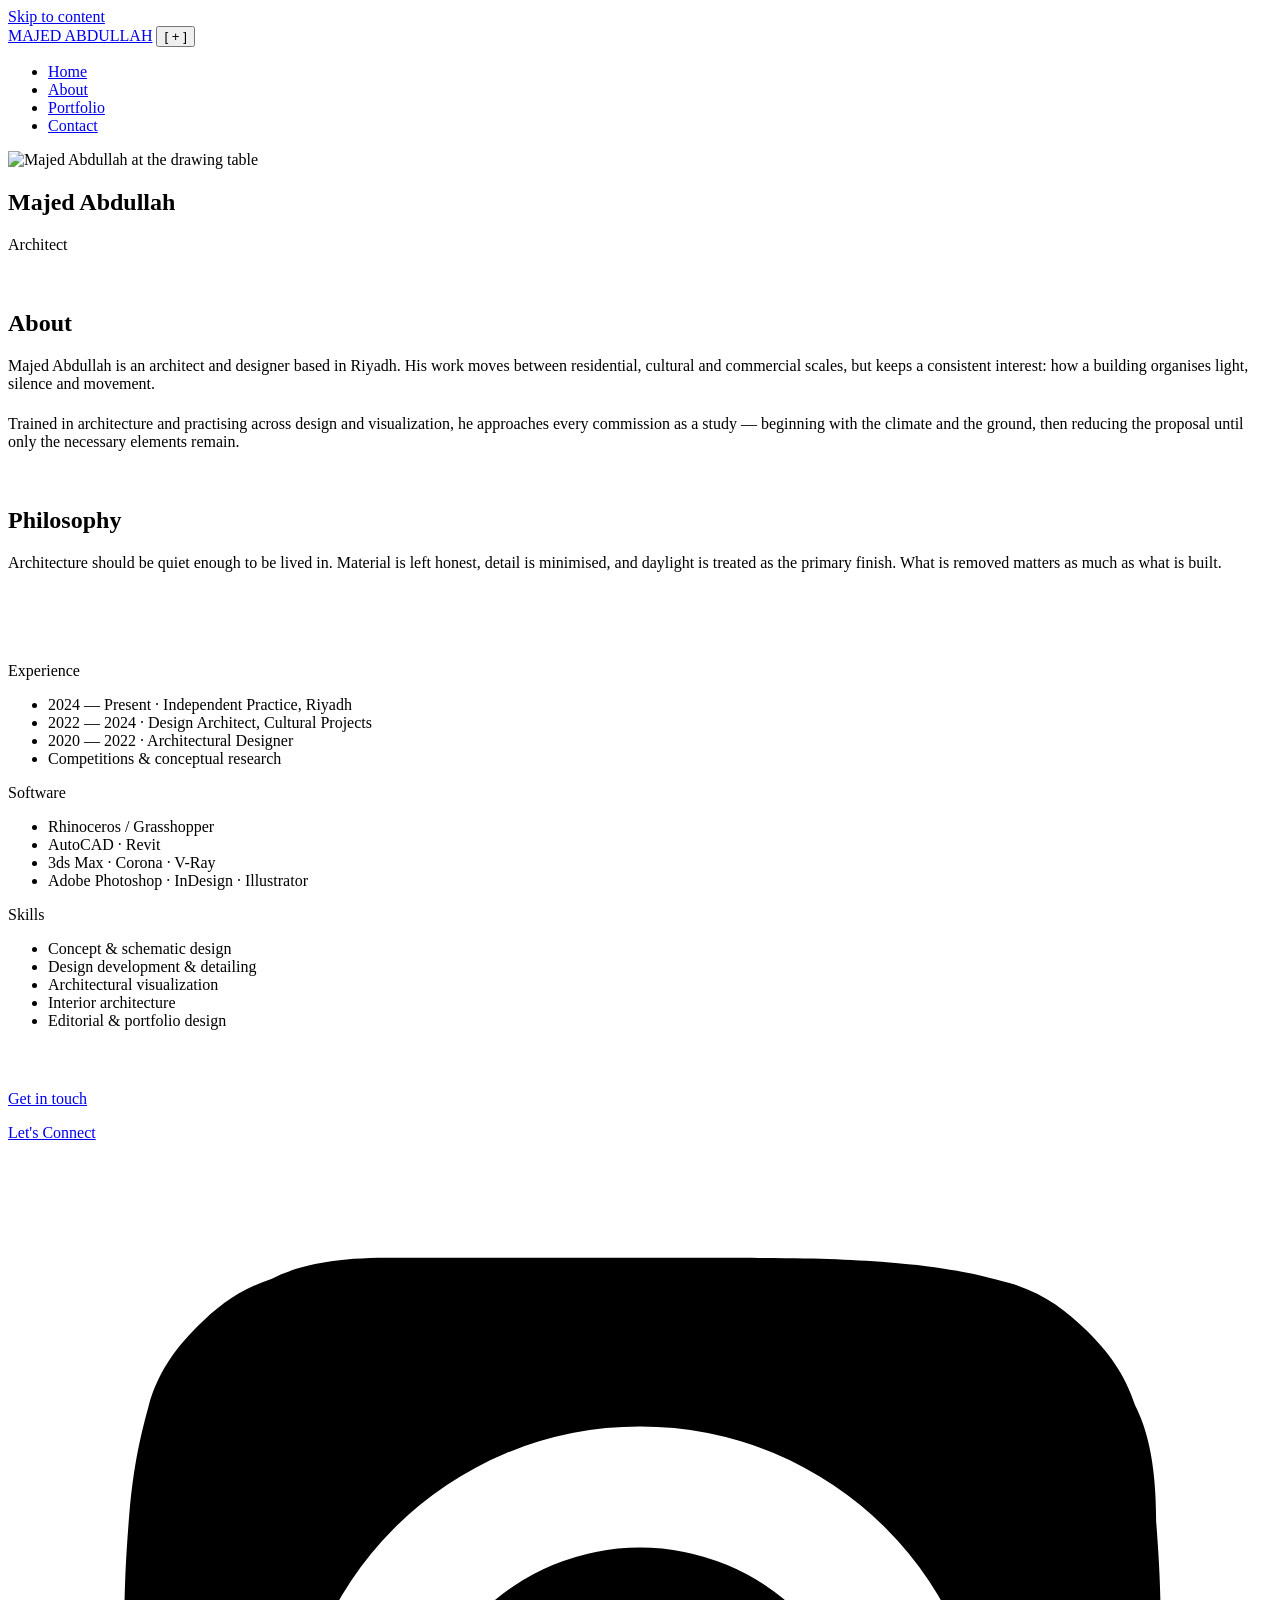
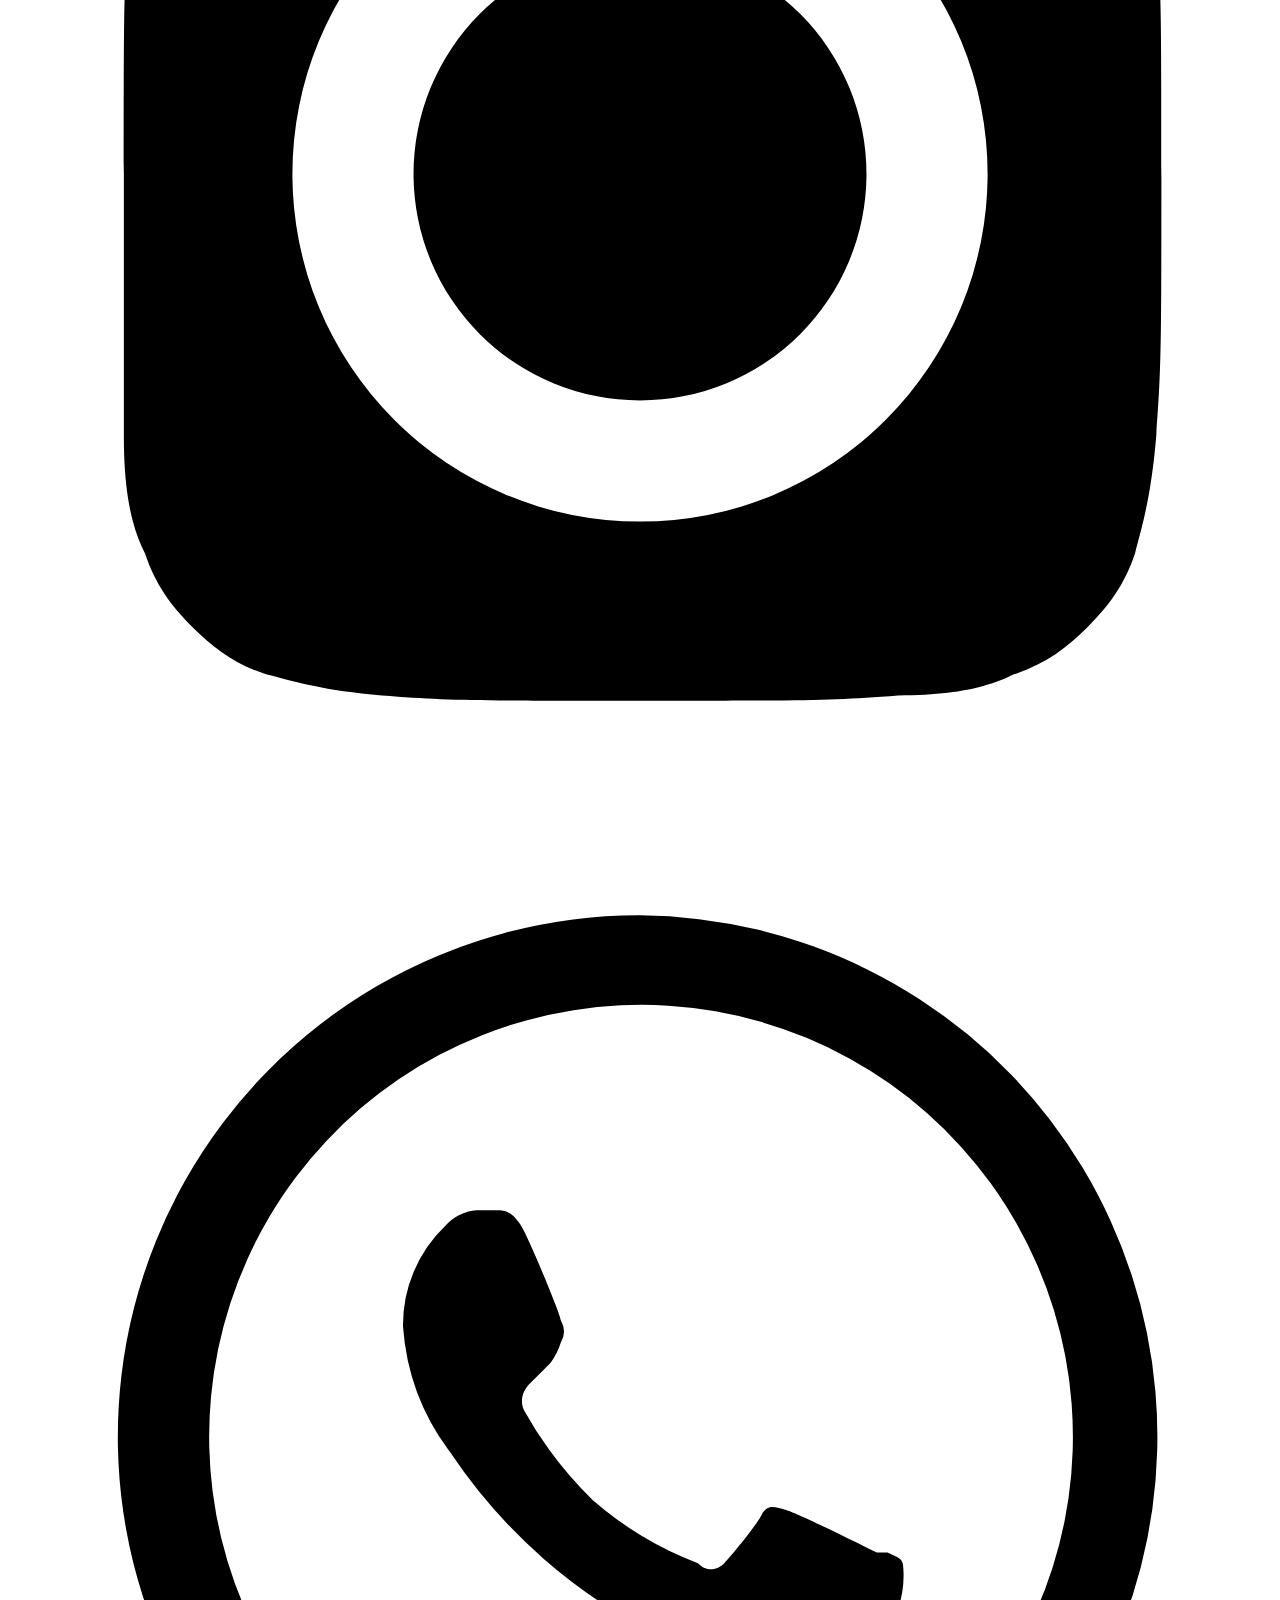
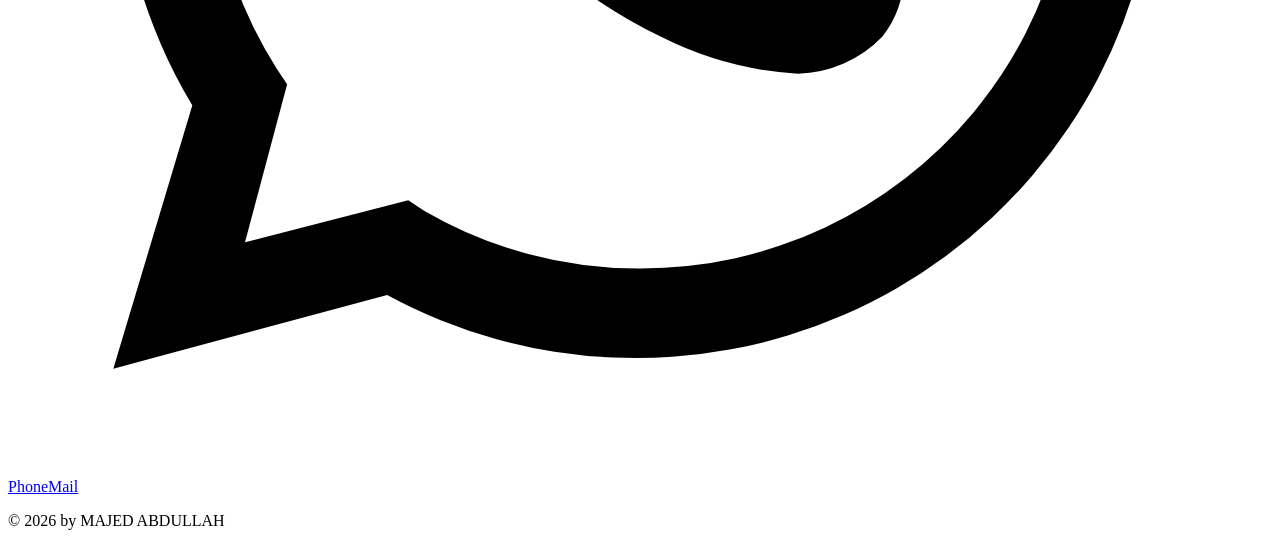
==== commit e7bd8036: "Add files via upload" ====
--- a/about.html
+++ b/about.html
@@ -15,10 +15,12 @@
 <meta property="og:image:height" content="630">
 <meta name="twitter:image" content="https://project--e486b2e6-8730-40f1-bec1-5e74850a516f.lovable.app/images/share.jpg">
 <meta name="twitter:card" content="summary_large_image">
-<link rel="stylesheet" href="css/fonts.css">
+<link rel="preload" href="fonts/almarena-mono-display-bold.woff2" as="font" type="font/woff2" crossorigin>
+<link rel="stylesheet" href="css/fonts.css?v=mobile-5">
 <script>document.documentElement.classList.add("js");</script>
 <link rel="icon" href="favicon.ico">
-<link rel="stylesheet" href="css/style.css">
+<link rel="stylesheet" href="css/style.css?v=logo-4">
+<link rel="stylesheet" href="css/mobile.css?v=mobile-5">
 <script src="js/analytics.js"></script>
 </head>
 <body class="page-about" data-root="">
@@ -90,6 +92,6 @@
     <a href="https://wa.me/966505522048" target="_blank" rel="noopener" aria-label="WhatsApp"><svg viewBox="0 0 24 24" aria-hidden="true"><path d="M12 2a9.9 9.9 0 0 0-8.5 15L2 22l5.2-1.4A9.9 9.9 0 1 0 12 2zm0 18.1a8.1 8.1 0 0 1-4.1-1.1l-.3-.2-3.1.8.8-3-.2-.3A8.2 8.2 0 1 1 12 20.1zm4.5-6c-.2-.1-1.4-.7-1.7-.8s-.4-.1-.5.1-.6.8-.7.9-.3.2-.5 0a6.6 6.6 0 0 1-2-1.2 7.4 7.4 0 0 1-1.3-1.7c-.1-.2 0-.4.1-.5l.4-.4a1.4 1.4 0 0 0 .2-.4.4.4 0 0 0 0-.4c0-.1-.5-1.3-.7-1.7s-.4-.4-.5-.4h-.4a.9.9 0 0 0-.6.3 2.6 2.6 0 0 0-.8 1.9 4.5 4.5 0 0 0 .9 2.4 10.2 10.2 0 0 0 4 3.5 6.6 6.6 0 0 0 2.6.7 2.3 2.3 0 0 0 1.6-.7 1.9 1.9 0 0 0 .4-1.3c0-.2-.1-.2-.3-.3z"/></svg></a>
   </div><a href="tel:+966505522048">Phone</a><a href="mailto:Archmaejd@gmail.com">Mail</a></div><p class="footer-copy">© 2026 by MAJED ABDULLAH</p></footer>
 <script src="js/projects.js"></script>
-<script src="js/main.js"></script>
+<script src="js/main.js?v=logo-4"></script>
 </body>
 </html>
